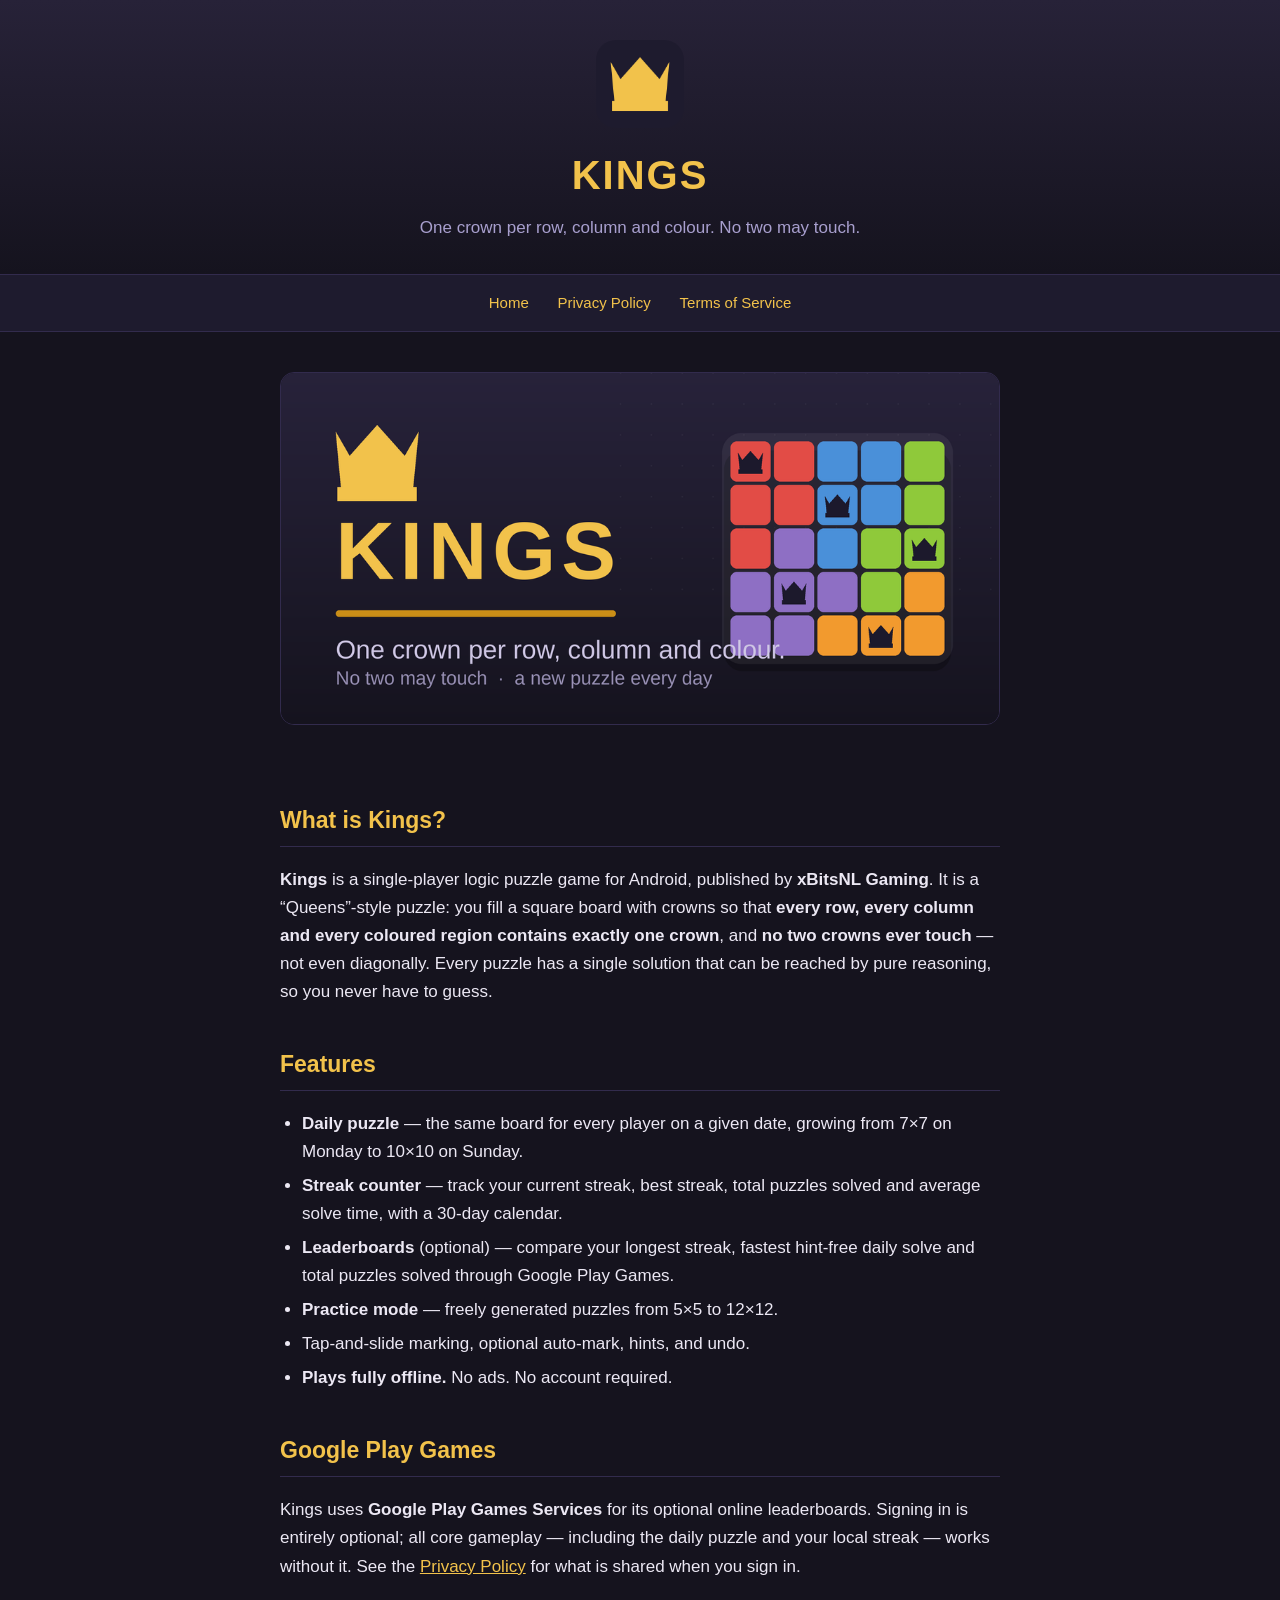
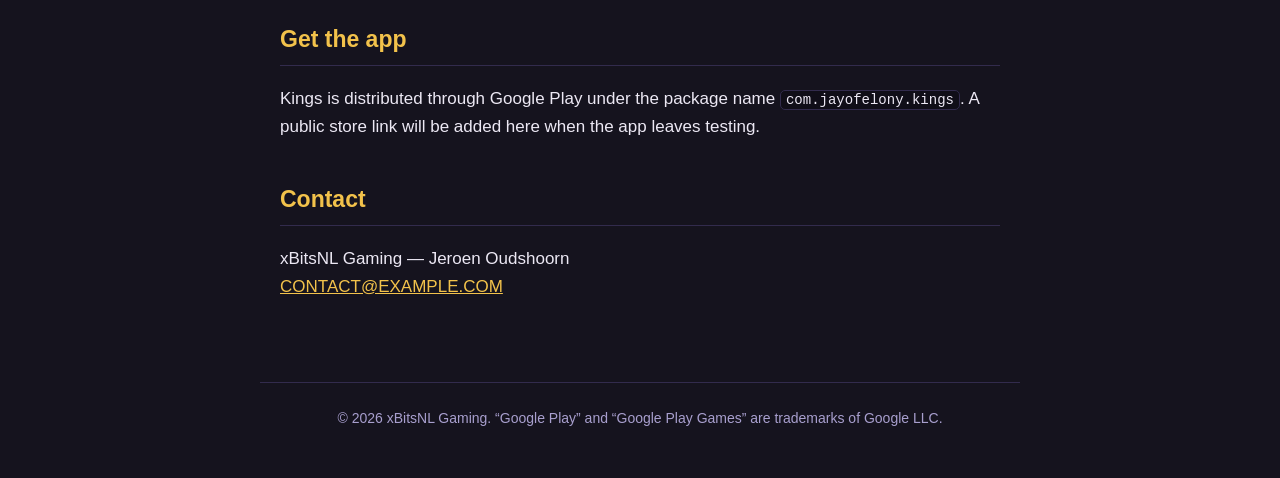
==== index.html @ 6157737a "Add files via upload" ====
<!DOCTYPE html>
<html lang="en">
<head>
<meta charset="utf-8">
<meta name="viewport" content="width=device-width, initial-scale=1">
<title>Kings — a logic puzzle game for Android</title>
<meta name="description" content="Kings is a single-player logic puzzle game for Android by xBitsNL Gaming: one crown per row, column and colour, with a daily puzzle, streaks and leaderboards.">
<link rel="icon" href="assets/icon.png">
<link rel="stylesheet" href="style.css">
</head>
<body>

<header>
  <img class="icon" src="assets/icon.png" alt="Kings app icon">
  <h1>KINGS</h1>
  <p class="tagline">One crown per row, column and colour. No two may touch.</p>
</header>

<nav>
  <a href="index.html">Home</a>
  <a href="privacy-policy.html">Privacy Policy</a>
  <a href="terms-of-service.html">Terms of Service</a>
</nav>

<main>
  <img class="feature" src="assets/feature.png" alt="Kings — logic puzzle game">

  <h2>What is Kings?</h2>
  <p>
    <strong>Kings</strong> is a single-player logic puzzle game for Android, published by
    <strong>xBitsNL&nbsp;Gaming</strong>. It is a &ldquo;Queens&rdquo;-style puzzle: you fill a
    square board with crowns so that <strong>every row, every column and every coloured region
    contains exactly one crown</strong>, and <strong>no two crowns ever touch</strong> — not even
    diagonally. Every puzzle has a single solution that can be reached by pure reasoning, so you
    never have to guess.
  </p>

  <h2>Features</h2>
  <ul>
    <li><strong>Daily puzzle</strong> — the same board for every player on a given date, growing
      from 7&times;7 on Monday to 10&times;10 on Sunday.</li>
    <li><strong>Streak counter</strong> — track your current streak, best streak, total puzzles
      solved and average solve time, with a 30-day calendar.</li>
    <li><strong>Leaderboards</strong> (optional) — compare your longest streak, fastest hint-free
      daily solve and total puzzles solved through Google&nbsp;Play&nbsp;Games.</li>
    <li><strong>Practice mode</strong> — freely generated puzzles from 5&times;5 to 12&times;12.</li>
    <li>Tap-and-slide marking, optional auto-mark, hints, and undo.</li>
    <li><strong>Plays fully offline.</strong> No ads. No account required.</li>
  </ul>

  <h2>Google Play Games</h2>
  <p>
    Kings uses <strong>Google Play Games Services</strong> for its optional online leaderboards.
    Signing in is entirely optional; all core gameplay — including the daily puzzle and your local
    streak — works without it. See the <a href="privacy-policy.html">Privacy Policy</a> for what is
    shared when you sign in.
  </p>

  <h2>Get the app</h2>
  <p>
    Kings is distributed through Google&nbsp;Play under the package name
    <code>com.jayofelony.kings</code>. A public store link will be added here when the app leaves
    testing.
  </p>

  <h2>Contact</h2>
  <p>
    xBitsNL&nbsp;Gaming — Jeroen&nbsp;Oudshoorn<br>
    <a href="mailto:CONTACT@EXAMPLE.COM">CONTACT@EXAMPLE.COM</a>
  </p>
</main>

<footer>
  &copy; <span id="y">2026</span> xBitsNL Gaming. &ldquo;Google Play&rdquo; and
  &ldquo;Google Play Games&rdquo; are trademarks of Google&nbsp;LLC.
  <script>document.getElementById('y').textContent = new Date().getFullYear();</script>
</footer>

</body>
</html>
---- style.css ----
:root {
  --bg: #15131e;
  --bg-soft: #1e1b2e;
  --card: #241f37;
  --gold: #f2c24b;
  --gold-deep: #cb8f17;
  --ink: #ece8f4;
  --muted: #a89fce;
  --line: #322b4d;
  --max: 760px;
}

* { box-sizing: border-box; }

html { -webkit-text-size-adjust: 100%; }

body {
  margin: 0;
  background: var(--bg);
  color: var(--ink);
  font: 17px/1.65 -apple-system, BlinkMacSystemFont, "Segoe UI", Roboto, Helvetica, Arial, sans-serif;
}

a { color: var(--gold); }
a:hover { color: var(--gold-deep); }

header {
  background: linear-gradient(180deg, #272238, var(--bg));
  border-bottom: 1px solid var(--line);
  padding: 40px 20px 32px;
  text-align: center;
}

header img.icon {
  width: 88px;
  height: 88px;
  border-radius: 20px;
  display: block;
  margin: 0 auto 14px;
}

header h1 {
  margin: 0;
  font-size: 40px;
  letter-spacing: 2px;
  color: var(--gold);
}

header p.tagline {
  margin: 6px 0 0;
  color: var(--muted);
}

nav {
  text-align: center;
  padding: 14px 20px;
  border-bottom: 1px solid var(--line);
  background: var(--bg-soft);
  position: sticky;
  top: 0;
}

nav a {
  margin: 0 12px;
  text-decoration: none;
  font-size: 15px;
}

main {
  max-width: var(--max);
  margin: 0 auto;
  padding: 32px 20px 64px;
}

main img.feature {
  width: 100%;
  border-radius: 14px;
  border: 1px solid var(--line);
  margin: 8px 0 28px;
}

h2 {
  color: var(--gold);
  margin-top: 40px;
  font-size: 23px;
  border-bottom: 1px solid var(--line);
  padding-bottom: 6px;
}

h3 { color: var(--ink); margin-top: 28px; font-size: 18px; }

ul { padding-left: 22px; }
li { margin: 6px 0; }

.card {
  background: var(--card);
  border: 1px solid var(--line);
  border-radius: 14px;
  padding: 4px 22px 18px;
  margin: 20px 0;
}

.meta { color: var(--muted); font-size: 14px; }

code {
  background: #100e18;
  border: 1px solid var(--line);
  border-radius: 5px;
  padding: 1px 5px;
  font-size: 14px;
}

footer {
  max-width: var(--max);
  margin: 0 auto;
  padding: 24px 20px 48px;
  border-top: 1px solid var(--line);
  color: var(--muted);
  font-size: 14px;
  text-align: center;
}
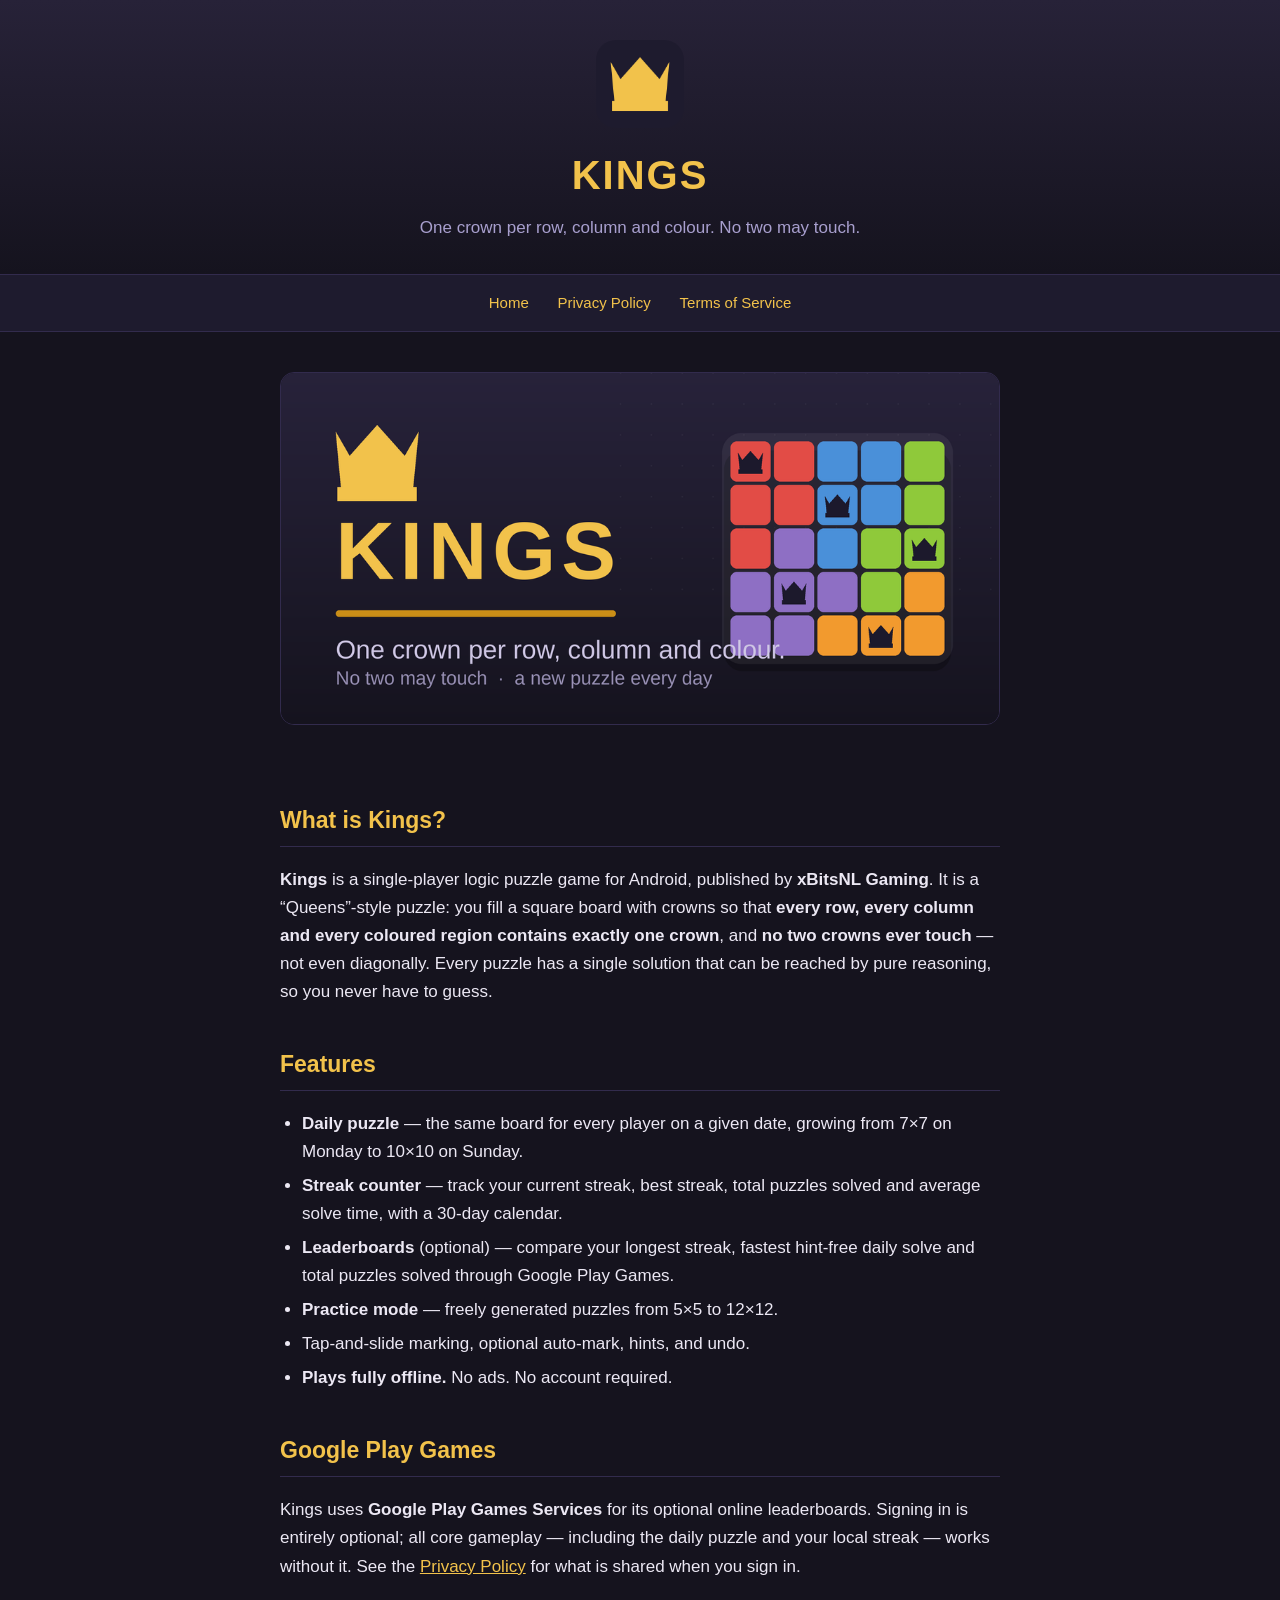
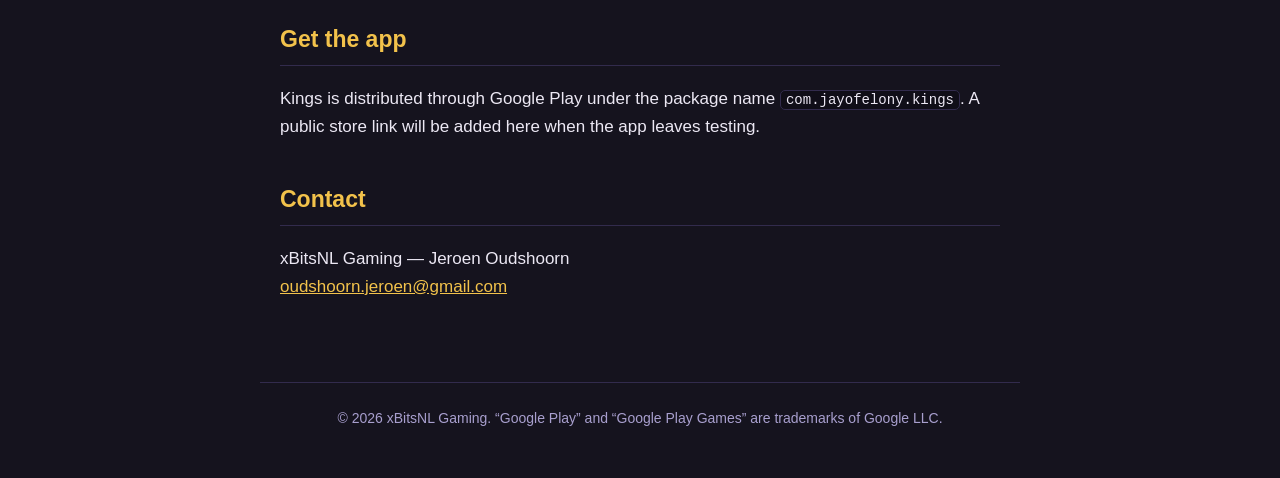
==== commit 42951f3f: "Update index.html" ====
--- a/index.html
+++ b/index.html
@@ -66,7 +66,7 @@
   <h2>Contact</h2>
   <p>
     xBitsNL&nbsp;Gaming — Jeroen&nbsp;Oudshoorn<br>
-    <a href="mailto:CONTACT@EXAMPLE.COM">CONTACT@EXAMPLE.COM</a>
+    <a href="mailto:oudshoorn.jeroen@gmail.com">oudshoorn.jeroen@gmail.com</a>
   </p>
 </main>
 
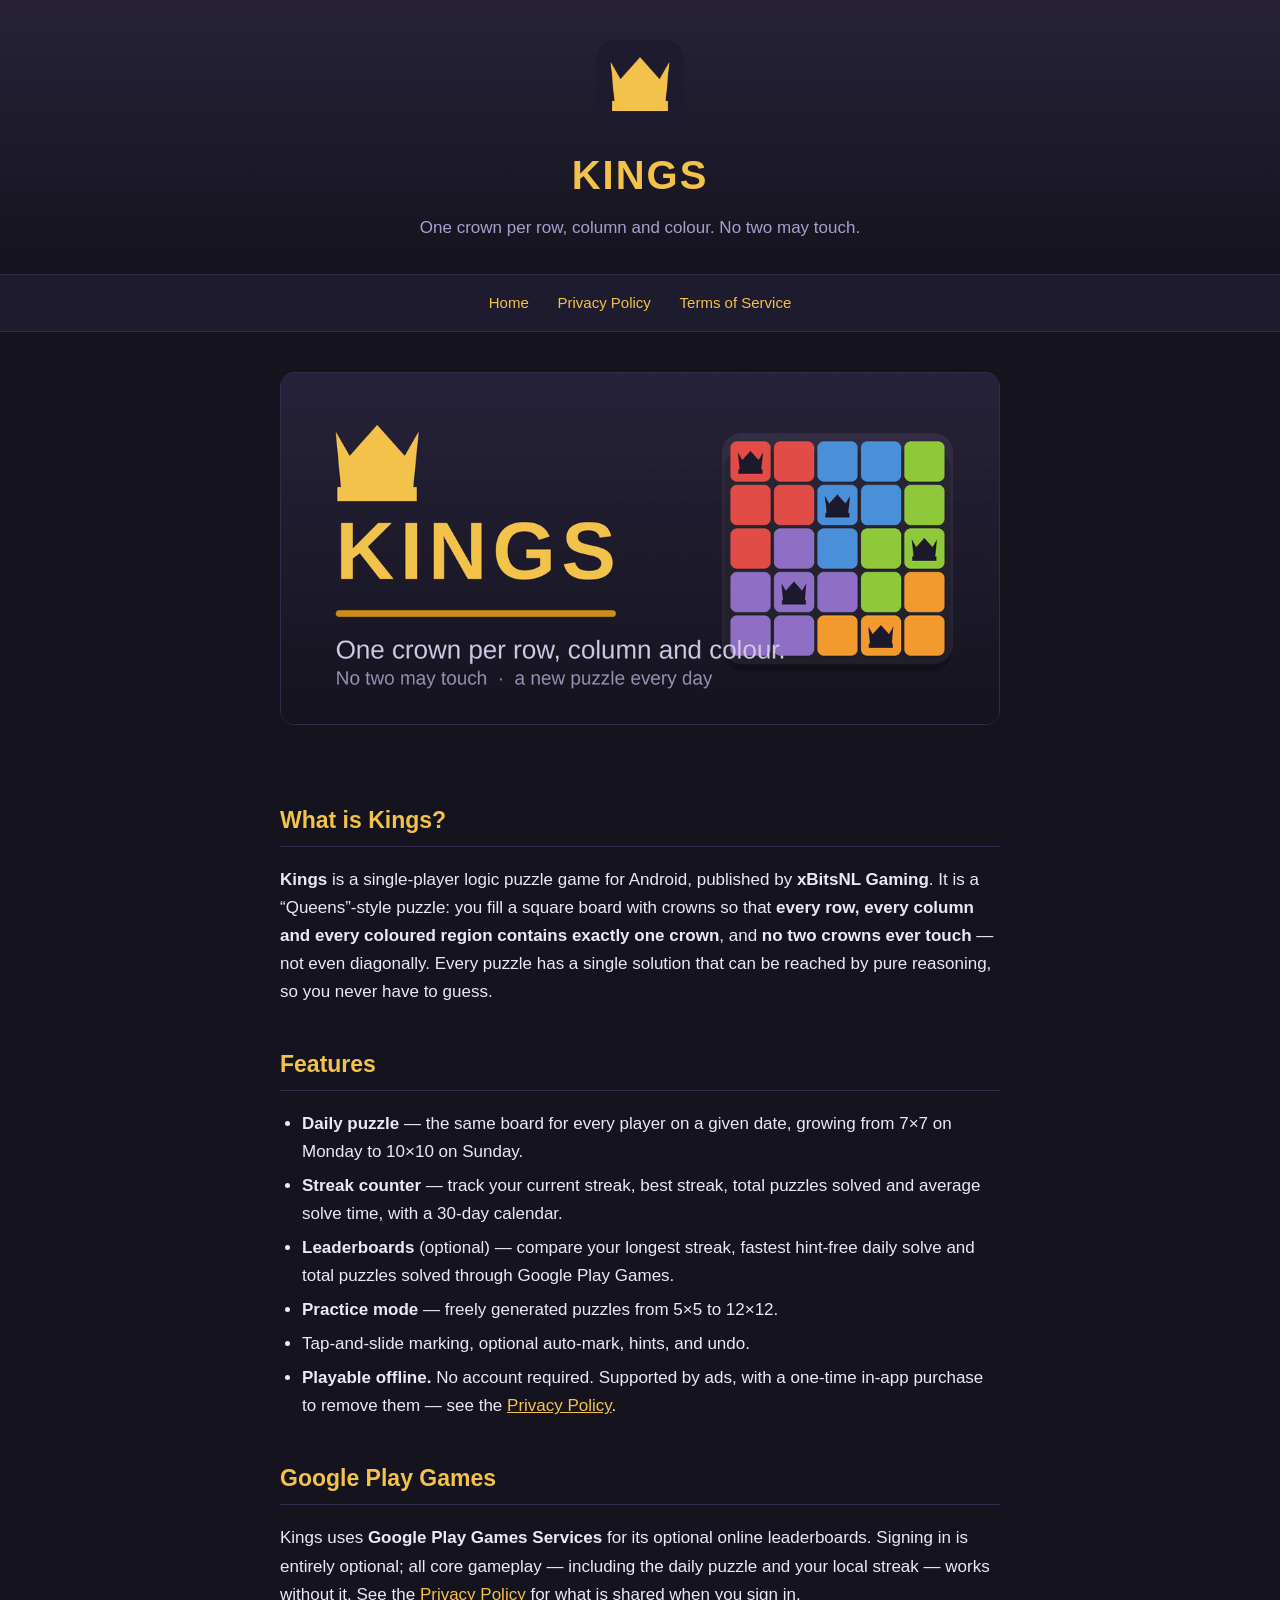
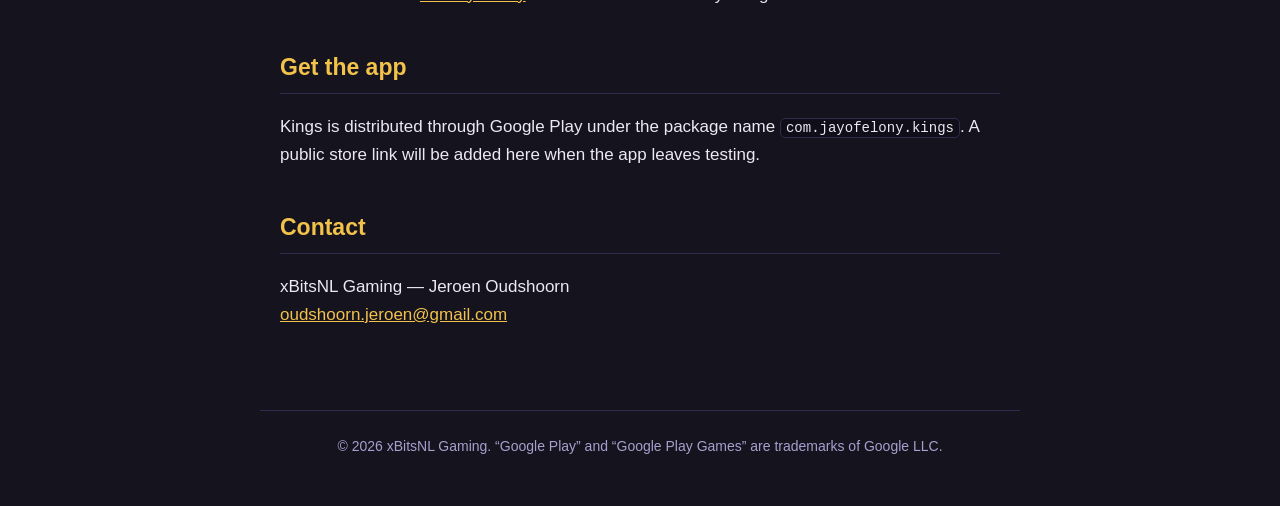
==== commit 4b09ed63: "Disclose ads, in-app purchase, and Firebase in the privacy policy Synced from the kings repo (site/)" ====
--- a/index.html
+++ b/index.html
@@ -45,7 +45,9 @@
       daily solve and total puzzles solved through Google&nbsp;Play&nbsp;Games.</li>
     <li><strong>Practice mode</strong> — freely generated puzzles from 5&times;5 to 12&times;12.</li>
     <li>Tap-and-slide marking, optional auto-mark, hints, and undo.</li>
-    <li><strong>Plays fully offline.</strong> No ads. No account required.</li>
+    <li><strong>Playable offline.</strong> No account required. Supported by ads, with a
+      one-time in-app purchase to remove them &mdash; see the
+      <a href="privacy-policy.html">Privacy Policy</a>.</li>
   </ul>
 
   <h2>Google Play Games</h2>
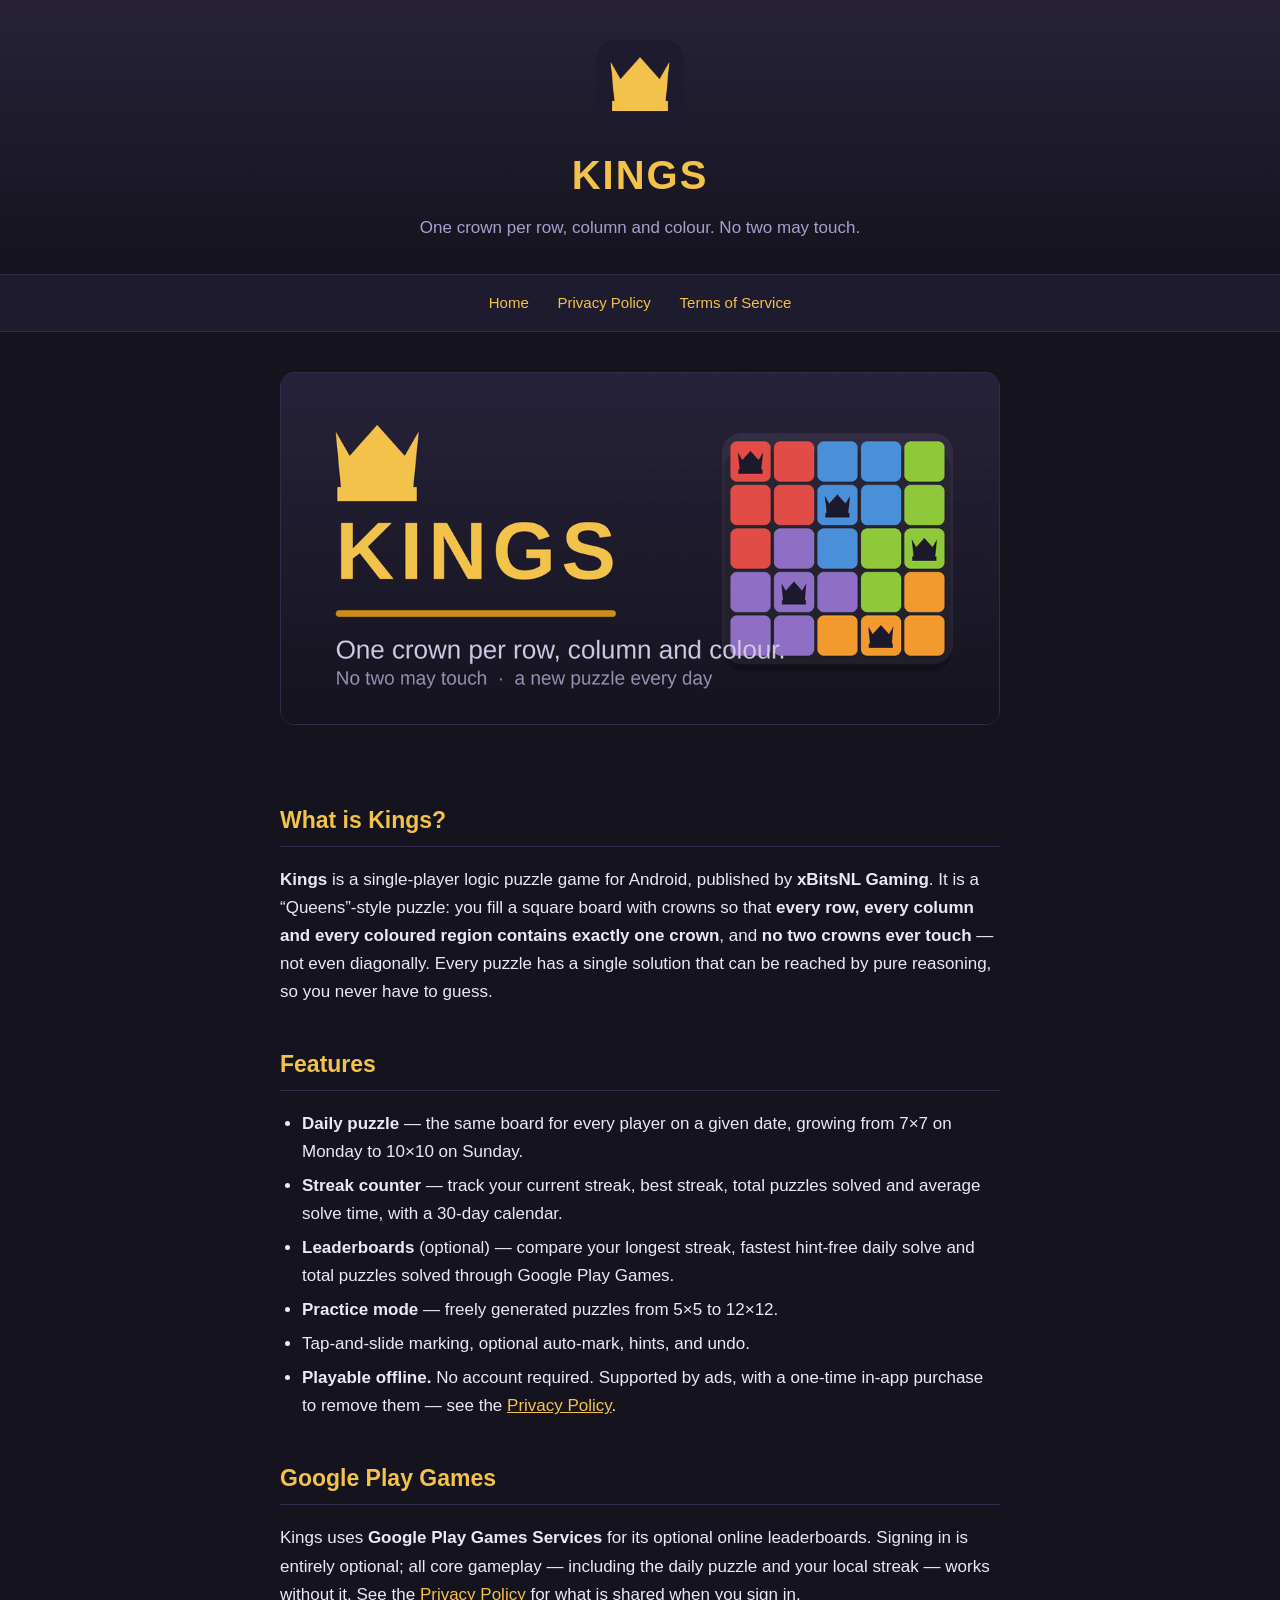
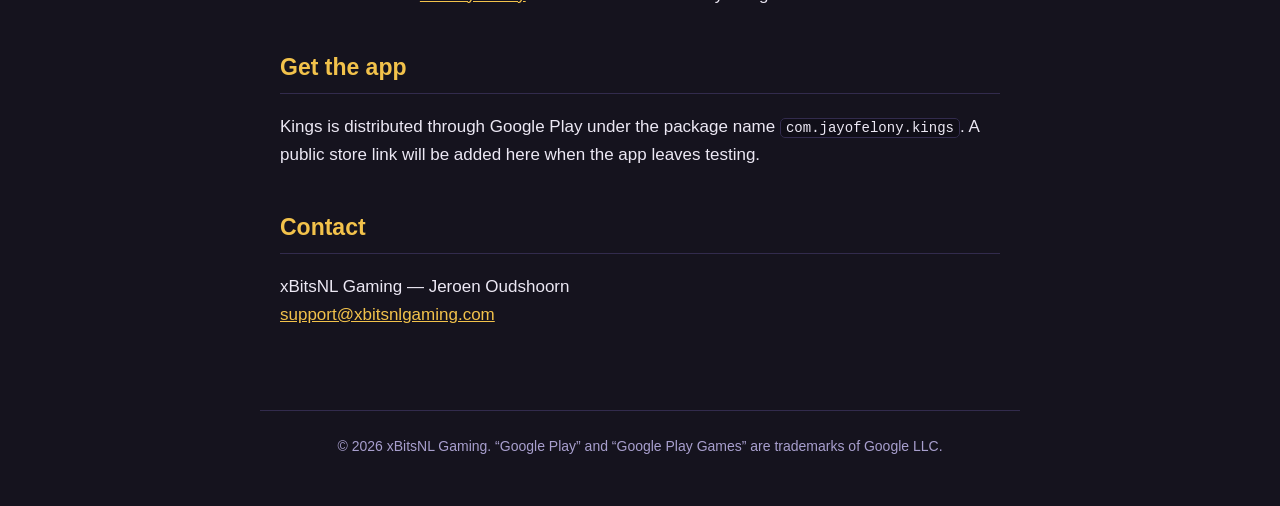
==== commit b4369b7f: "Nieuw adres: kings.xbitsnlgaming.com, contact via support@xbitsnlgaming.com Co-Authored-By: Claude O" ====
--- a/index.html
+++ b/index.html
@@ -68,7 +68,7 @@
   <h2>Contact</h2>
   <p>
     xBitsNL&nbsp;Gaming — Jeroen&nbsp;Oudshoorn<br>
-    <a href="mailto:oudshoorn.jeroen@gmail.com">oudshoorn.jeroen@gmail.com</a>
+    <a href="mailto:support@xbitsnlgaming.com">support@xbitsnlgaming.com</a>
   </p>
 </main>
 
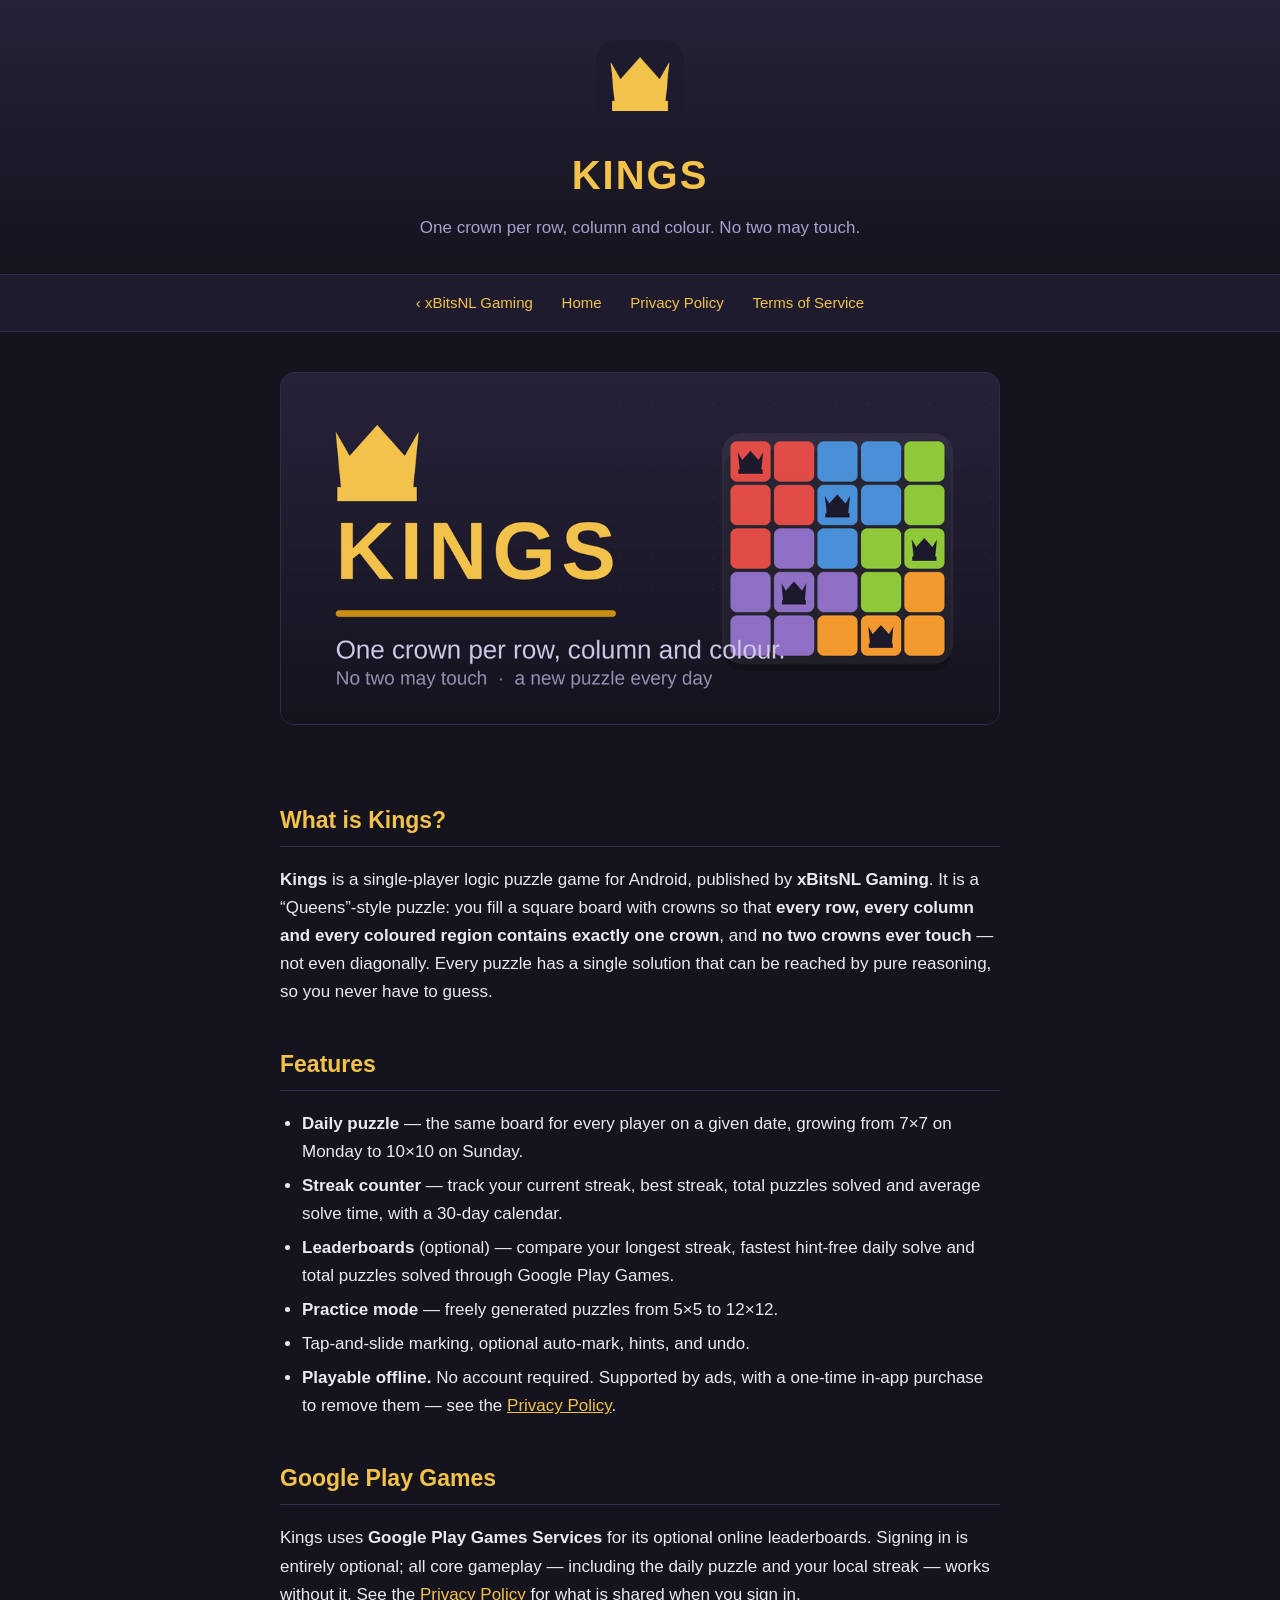
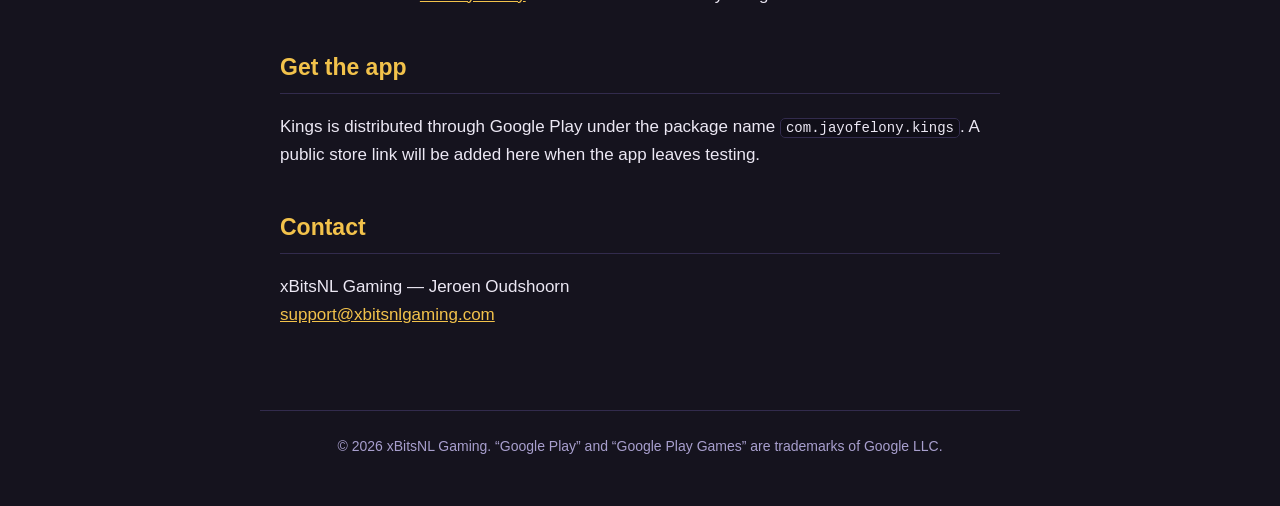
==== commit 01253113: "Link terug naar de studiopagina www.xbitsnlgaming.com Co-Authored-By: Claude Opus 5.5 <noreply@anthr" ====
--- a/index.html
+++ b/index.html
@@ -17,6 +17,7 @@
 </header>
 
 <nav>
+  <a href="https://www.xbitsnlgaming.com/">‹ xBitsNL Gaming</a>
   <a href="index.html">Home</a>
   <a href="privacy-policy.html">Privacy Policy</a>
   <a href="terms-of-service.html">Terms of Service</a>
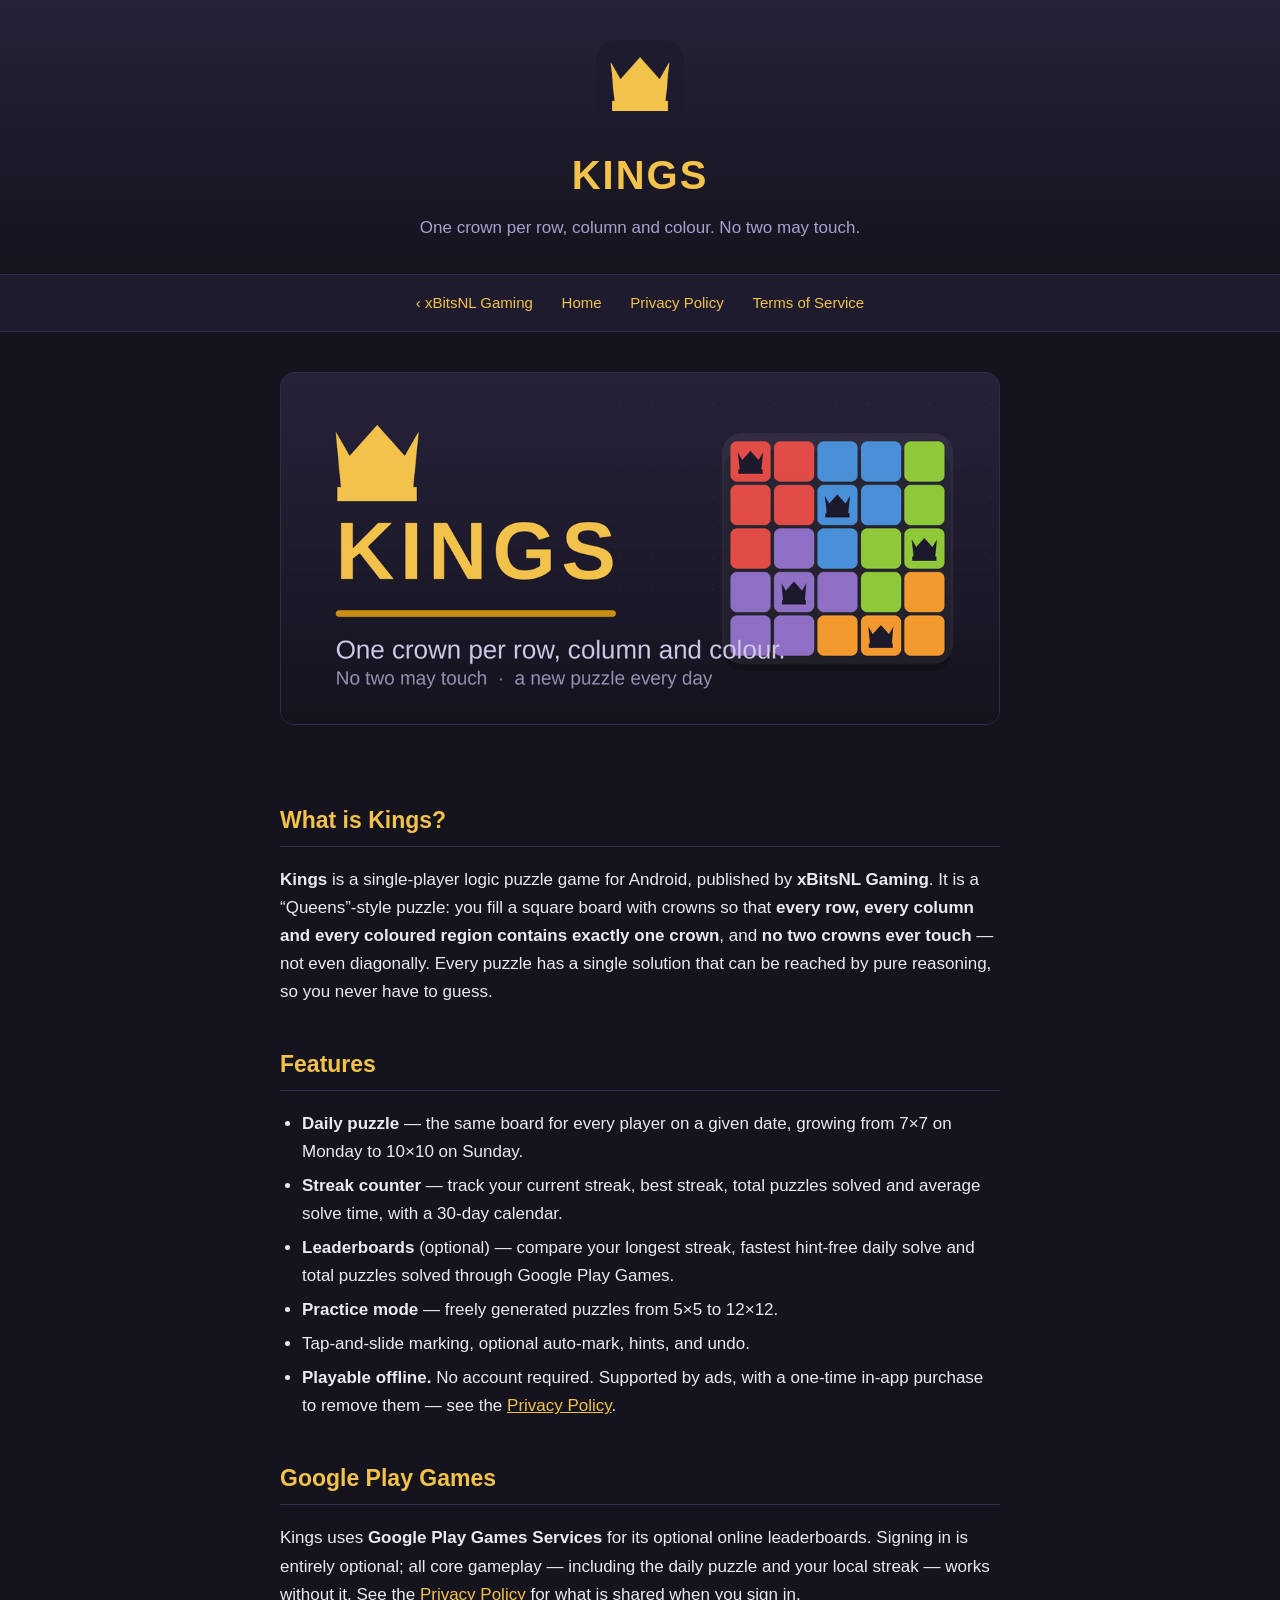
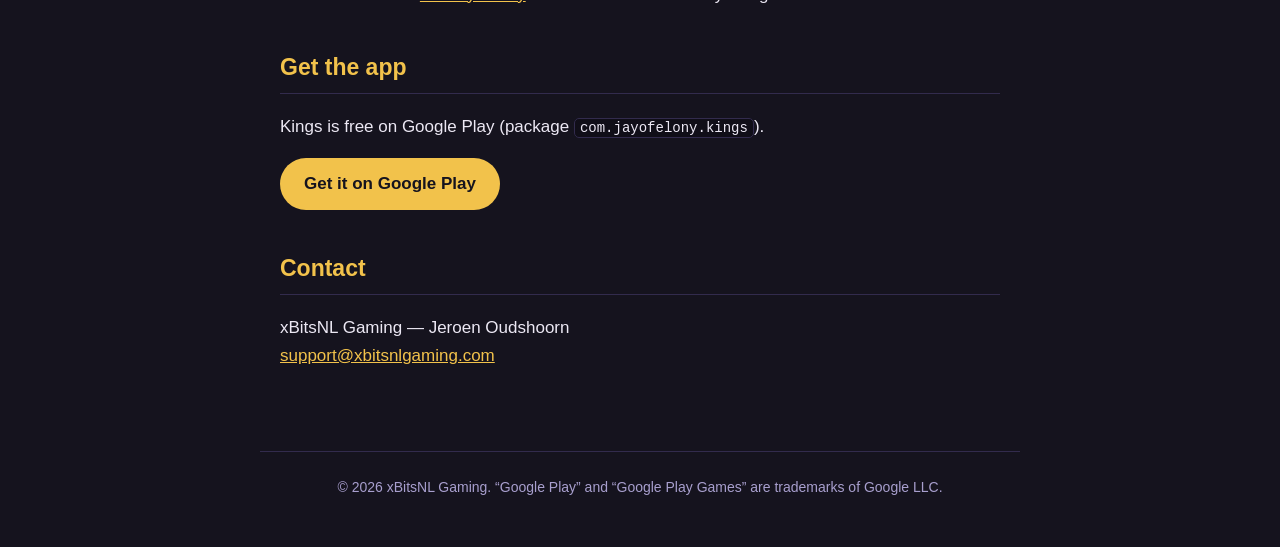
==== commit f1302b81: "Knop naar de Play Store-pagina Co-Authored-By: Claude Opus 5.5 <noreply@anthropic.com>" ====
--- a/index.html
+++ b/index.html
@@ -61,9 +61,10 @@
 
   <h2>Get the app</h2>
   <p>
-    Kings is distributed through Google&nbsp;Play under the package name
-    <code>com.jayofelony.kings</code>. A public store link will be added here when the app leaves
-    testing.
+    Kings is free on Google&nbsp;Play (package <code>com.jayofelony.kings</code>).
+  </p>
+  <p>
+    <a class="store-btn" href="https://play.google.com/store/apps/details?id=com.jayofelony.kings" rel="noopener">Get it on Google&nbsp;Play</a>
   </p>
 
   <h2>Contact</h2>
--- a/style.css
+++ b/style.css
@@ -119,3 +119,14 @@
   font-size: 14px;
   text-align: center;
 }
+
+.store-btn {
+  display: inline-block;
+  padding: 12px 24px;
+  border-radius: 999px;
+  background: var(--gold);
+  color: var(--bg);
+  font-weight: 700;
+  text-decoration: none;
+}
+.store-btn:hover, .store-btn:focus-visible { color: var(--bg); filter: brightness(1.12); }
